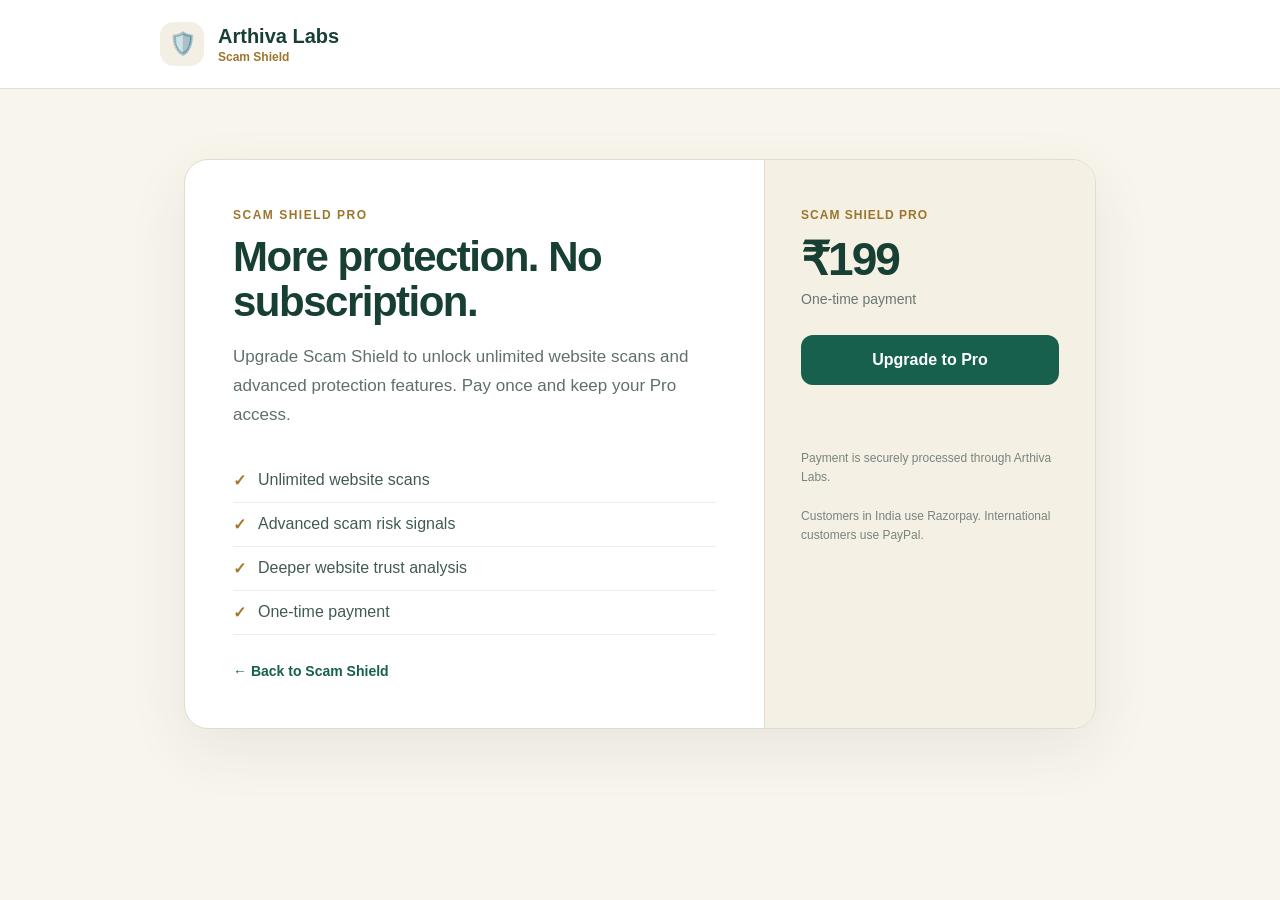
==== website/checkout.html @ 4526ed18 "Create checkout.html" ====
<!DOCTYPE html>
<html lang="en">
<head>
    <meta charset="UTF-8">

    <meta
        name="viewport"
        content="width=device-width, initial-scale=1.0"
    >

    <title>
        Upgrade to Scam Shield Pro | Arthiva Labs
    </title>

    <meta
        name="description"
        content="Upgrade to Scam Shield Pro for unlimited website scans and advanced scam protection."
    >

    <style>

        * {
            box-sizing: border-box;
        }

        body {
            margin: 0;
            min-height: 100vh;
            font-family:
                Inter,
                -apple-system,
                BlinkMacSystemFont,
                "Segoe UI",
                sans-serif;
            background: #f8f5ed;
            color: #173f34;
        }

        .topbar {
            width: 100%;
            padding: 22px 30px;
            border-bottom: 1px solid #e6dfcf;
            background: #ffffff;
        }

        .brand {
            max-width: 960px;
            margin: 0 auto;
            display: flex;
            align-items: center;
            gap: 14px;
        }

        .brand-icon {
            width: 44px;
            height: 44px;
            border-radius: 14px;
            background: #f3efe4;
            display: flex;
            align-items: center;
            justify-content: center;
            font-size: 22px;
        }

        .brand-title {
            margin: 0;
            font-size: 20px;
            font-weight: 700;
        }

        .brand-subtitle {
            margin-top: 2px;
            color: #9b762c;
            font-size: 12px;
            font-weight: 600;
        }

        main {
            max-width: 960px;
            margin: 0 auto;
            padding: 70px 24px;
        }

        .checkout-card {
            background: #ffffff;
            border: 1px solid #e4dccb;
            border-radius: 24px;
            overflow: hidden;
            box-shadow:
                0 20px 60px
                rgba(31, 55, 45, 0.08);
        }

        .checkout-grid {
            display: grid;
            grid-template-columns:
                minmax(0, 1.4fr)
                minmax(280px, 0.8fr);
        }

        .product-section {
            padding: 48px;
        }

        .eyebrow {
            margin: 0 0 12px;
            color: #9b762c;
            font-size: 12px;
            font-weight: 700;
            letter-spacing: 1.5px;
            text-transform: uppercase;
        }

        h1 {
            margin: 0 0 18px;
            font-size: 42px;
            line-height: 1.08;
            letter-spacing: -1.5px;
        }

        .description {
            margin: 0 0 30px;
            color: #607069;
            font-size: 17px;
            line-height: 1.7;
        }

        .features {
            padding: 0;
            margin: 0;
            list-style: none;
        }

        .features li {
            padding: 12px 0;
            display: flex;
            gap: 12px;
            align-items: flex-start;
            color: #425b52;
            border-bottom:
                1px solid #f0ece3;
        }

        .check {
            color: #a17b2e;
            font-weight: 700;
        }

        .payment-section {
            padding: 48px 36px;
            background: #f5f0e4;
            border-left:
                1px solid #e4dccb;
        }

        .price-label {
            color: #9b762c;
            font-size: 12px;
            font-weight: 700;
            letter-spacing: 1px;
            text-transform: uppercase;
        }

        .price {
            margin: 10px 0 5px;
            font-size: 46px;
            font-weight: 800;
            letter-spacing: -2px;
        }

        .price-note {
            margin-bottom: 28px;
            color: #68776f;
            font-size: 14px;
        }

        .pay-button {
            width: 100%;
            border: none;
            border-radius: 12px;
            padding: 16px 20px;
            background: #17604d;
            color: #ffffff;
            font-size: 16px;
            font-weight: 700;
            cursor: pointer;
        }

        .pay-button:hover {
            background: #124c3d;
        }

        .pay-button:disabled {
            opacity: 0.6;
            cursor: wait;
        }

        .payment-message {
            min-height: 24px;
            margin-top: 16px;
            color: #596a62;
            font-size: 13px;
            line-height: 1.5;
        }

        .secure-note {
            margin-top: 24px;
            color: #78847e;
            font-size: 12px;
            line-height: 1.6;
        }

        .back-link {
            display: inline-block;
            margin-top: 28px;
            color: #17604d;
            font-size: 14px;
            font-weight: 600;
            text-decoration: none;
        }

        @media (
            max-width: 760px
        ) {

            main {
                padding: 30px 16px;
            }

            .checkout-grid {
                grid-template-columns: 1fr;
            }

            .product-section,
            .payment-section {
                padding: 32px 24px;
            }

            .payment-section {
                border-left: none;
                border-top:
                    1px solid #e4dccb;
            }

            h1 {
                font-size: 34px;
            }

        }

    </style>
</head>

<body>

    <header class="topbar">

        <div class="brand">

            <div class="brand-icon">
                🛡️
            </div>

            <div>

                <p class="brand-title">
                    Arthiva Labs
                </p>

                <div class="brand-subtitle">
                    Scam Shield
                </div>

            </div>

        </div>

    </header>


    <main>

        <div class="checkout-card">

            <div class="checkout-grid">


                <section class="product-section">

                    <p class="eyebrow">
                        Scam Shield Pro
                    </p>

                    <h1>
                        More protection.
                        No subscription.
                    </h1>

                    <p class="description">
                        Upgrade Scam Shield to unlock
                        unlimited website scans and
                        advanced protection features.
                        Pay once and keep your Pro access.
                    </p>


                    <ul class="features">

                        <li>
                            <span class="check">✓</span>
                            Unlimited website scans
                        </li>

                        <li>
                            <span class="check">✓</span>
                            Advanced scam risk signals
                        </li>

                        <li>
                            <span class="check">✓</span>
                            Deeper website trust analysis
                        </li>

                        <li>
                            <span class="check">✓</span>
                            One-time payment
                        </li>

                    </ul>


                    <a
                        class="back-link"
                        href="./"
                    >
                        ← Back to Scam Shield
                    </a>

                </section>


                <section class="payment-section">

                    <div class="price-label">
                        Scam Shield Pro
                    </div>

                    <div
                        class="price"
                        id="priceDisplay"
                    >
                        ₹199
                    </div>

                    <div
                        class="price-note"
                        id="priceNote"
                    >
                        One-time payment
                    </div>


                    <button
                        class="pay-button"
                        id="payButton"
                        type="button"
                    >
                        Upgrade to Pro
                    </button>


                    <div
                        class="payment-message"
                        id="paymentMessage"
                    ></div>


                    <div class="secure-note">

                        Payment is securely processed
                        through Arthiva Labs.

                        <br><br>

                        Customers in India use Razorpay.
                        International customers use PayPal.

                    </div>

                </section>


            </div>

        </div>

    </main>


    <script>

        const ARTHIVA_API_BASE =
            "https://arthiva-labs.pages.dev";

        const PRODUCT =
            "scam-shield";

        const OFFER =
            "pro-lifetime";


        const payButton =
            document.getElementById(
                "payButton"
            );

        const paymentMessage =
            document.getElementById(
                "paymentMessage"
            );


        function showMessage(message) {

            paymentMessage.textContent =
                message;

        }


        async function preparePayment() {

            payButton.disabled =
                true;

            payButton.textContent =
                "Preparing secure payment...";

            showMessage(
                "Connecting to the secure Arthiva Labs payment system..."
            );


            try {

                const response =
                    await fetch(
                        ARTHIVA_API_BASE +
                        "/api/create-payment",
                        {
                            method:
                                "POST",

                            headers: {
                                "Content-Type":
                                    "application/json"
                            },

                            body:
                                JSON.stringify({
                                    product:
                                        PRODUCT,

                                    offer:
                                        OFFER
                                })
                        }
                    );


                const data =
                    await response.json();


                if (
                    !response.ok ||
                    !data.success
                ) {

                    throw new Error(
                        data.error ||
                        "Unable to prepare payment."
                    );

                }


                // ---------------------------------
                // PAYPAL
                // ---------------------------------

                if (
                    data.paymentProvider ===
                    "paypal"
                ) {

                    if (!data.approveUrl) {

                        throw new Error(
                            "PayPal approval link was not received."
                        );

                    }


                    showMessage(
                        "Opening secure PayPal checkout..."
                    );


                    window.location.href =
                        data.approveUrl;

                    return;

                }


                // ---------------------------------
                // RAZORPAY
                // ---------------------------------

                if (
                    data.paymentProvider ===
                    "razorpay"
                ) {

                    showMessage(
                        "Your secure Razorpay order is ready. Checkout connection is being prepared."
                    );


                    /*
                        Razorpay Checkout will be
                        connected in the next step.

                        We intentionally stop here
                        instead of initiating an
                        incomplete payment flow.
                    */


                    console.log(
                        "Razorpay order prepared",
                        {
                            orderId:
                                data.orderId,

                            amount:
                                data.amount,

                            currency:
                                data.currency
                        }
                    );


                    payButton.disabled =
                        false;

                    payButton.textContent =
                        "Upgrade to Pro";

                    return;

                }


                throw new Error(
                    "Unknown payment provider."
                );


            } catch (error) {

                console.error(
                    "Scam Shield payment error",
                    error
                );


                showMessage(
                    error.message ||
                    "Unable to prepare payment. Please try again."
                );


                payButton.disabled =
                    false;

                payButton.textContent =
                    "Try Again";

            }

        }


        payButton.addEventListener(
            "click",
            preparePayment
        );

    </script>

</body>
</html>
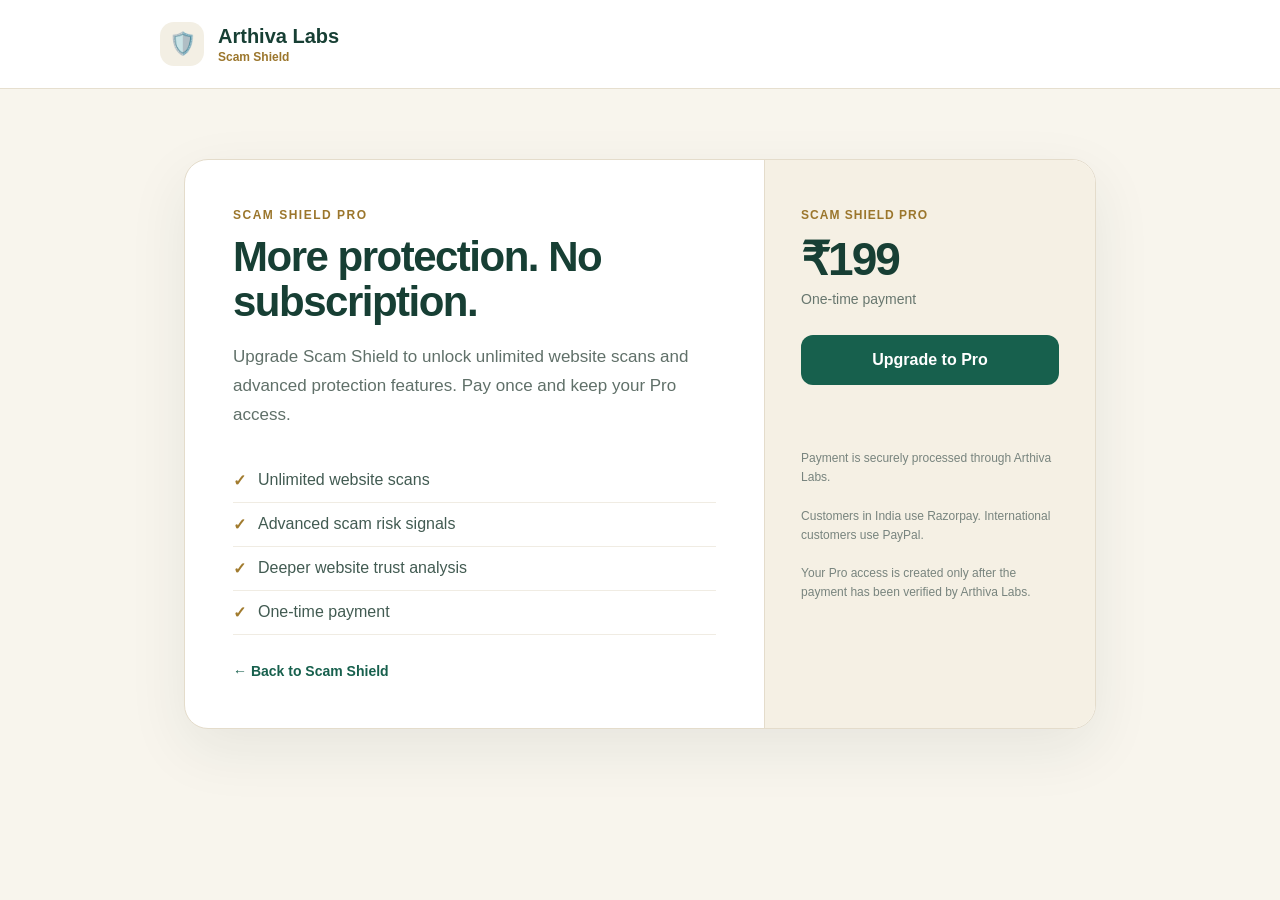
==== commit f0801396: "Update checkout.html" ====
--- a/website/checkout.html
+++ b/website/checkout.html
@@ -17,6 +17,17 @@
         content="Upgrade to Scam Shield Pro for unlimited website scans and advanced scam protection."
     >
 
+    <!--
+        Razorpay Checkout.
+        This script is only used when the Arthiva Labs
+        payment API identifies the customer as being
+        in the India payment market.
+    -->
+    <script
+        src="https://checkout.razorpay.com/v1/checkout.js"
+    ></script>
+
+
     <style>
 
         * {
@@ -26,26 +37,37 @@
         body {
             margin: 0;
             min-height: 100vh;
+
             font-family:
                 Inter,
                 -apple-system,
                 BlinkMacSystemFont,
                 "Segoe UI",
                 sans-serif;
+
             background: #f8f5ed;
             color: #173f34;
         }
+
+
+        /* --------------------------------
+           HEADER
+        -------------------------------- */
 
         .topbar {
             width: 100%;
             padding: 22px 30px;
-            border-bottom: 1px solid #e6dfcf;
+
+            border-bottom:
+                1px solid #e6dfcf;
+
             background: #ffffff;
         }
 
         .brand {
             max-width: 960px;
             margin: 0 auto;
+
             display: flex;
             align-items: center;
             gap: 14px;
@@ -54,38 +76,56 @@
         .brand-icon {
             width: 44px;
             height: 44px;
+
             border-radius: 14px;
+
             background: #f3efe4;
+
             display: flex;
             align-items: center;
             justify-content: center;
+
             font-size: 22px;
         }
 
         .brand-title {
             margin: 0;
+
             font-size: 20px;
             font-weight: 700;
         }
 
         .brand-subtitle {
             margin-top: 2px;
+
             color: #9b762c;
+
             font-size: 12px;
             font-weight: 600;
         }
+
+
+        /* --------------------------------
+           MAIN
+        -------------------------------- */
 
         main {
             max-width: 960px;
             margin: 0 auto;
+
             padding: 70px 24px;
         }
 
         .checkout-card {
+            overflow: hidden;
+
             background: #ffffff;
-            border: 1px solid #e4dccb;
+
+            border:
+                1px solid #e4dccb;
+
             border-radius: 24px;
-            overflow: hidden;
+
             box-shadow:
                 0 20px 60px
                 rgba(31, 55, 45, 0.08);
@@ -93,34 +133,53 @@
 
         .checkout-grid {
             display: grid;
+
             grid-template-columns:
                 minmax(0, 1.4fr)
                 minmax(280px, 0.8fr);
         }
 
+
+        /* --------------------------------
+           PRODUCT
+        -------------------------------- */
+
         .product-section {
             padding: 48px;
         }
 
         .eyebrow {
-            margin: 0 0 12px;
+            margin:
+                0 0 12px;
+
             color: #9b762c;
+
             font-size: 12px;
             font-weight: 700;
+
             letter-spacing: 1.5px;
-            text-transform: uppercase;
+
+            text-transform:
+                uppercase;
         }
 
         h1 {
-            margin: 0 0 18px;
+            margin:
+                0 0 18px;
+
             font-size: 42px;
             line-height: 1.08;
-            letter-spacing: -1.5px;
+
+            letter-spacing:
+                -1.5px;
         }
 
         .description {
-            margin: 0 0 30px;
+            margin:
+                0 0 30px;
+
             color: #607069;
+
             font-size: 17px;
             line-height: 1.7;
         }
@@ -128,122 +187,279 @@
         .features {
             padding: 0;
             margin: 0;
+
             list-style: none;
         }
 
         .features li {
-            padding: 12px 0;
+            padding:
+                12px 0;
+
             display: flex;
+
             gap: 12px;
-            align-items: flex-start;
+
+            align-items:
+                flex-start;
+
             color: #425b52;
+
             border-bottom:
                 1px solid #f0ece3;
         }
 
         .check {
             color: #a17b2e;
+
             font-weight: 700;
         }
 
+
+        /* --------------------------------
+           PAYMENT
+        -------------------------------- */
+
         .payment-section {
-            padding: 48px 36px;
-            background: #f5f0e4;
+            padding:
+                48px 36px;
+
+            background:
+                #f5f0e4;
+
             border-left:
                 1px solid #e4dccb;
         }
 
         .price-label {
             color: #9b762c;
+
             font-size: 12px;
             font-weight: 700;
+
             letter-spacing: 1px;
-            text-transform: uppercase;
+
+            text-transform:
+                uppercase;
         }
 
         .price {
-            margin: 10px 0 5px;
+            margin:
+                10px 0 5px;
+
             font-size: 46px;
             font-weight: 800;
-            letter-spacing: -2px;
+
+            letter-spacing:
+                -2px;
         }
 
         .price-note {
-            margin-bottom: 28px;
+            margin-bottom:
+                28px;
+
             color: #68776f;
+
             font-size: 14px;
         }
+
+
+        /* --------------------------------
+           BUTTONS
+        -------------------------------- */
 
         .pay-button {
             width: 100%;
+
             border: none;
-            border-radius: 12px;
-            padding: 16px 20px;
-            background: #17604d;
-            color: #ffffff;
-            font-size: 16px;
-            font-weight: 700;
-            cursor: pointer;
+
+            border-radius:
+                12px;
+
+            padding:
+                16px 20px;
+
+            background:
+                #17604d;
+
+            color:
+                #ffffff;
+
+            font-size:
+                16px;
+
+            font-weight:
+                700;
+
+            cursor:
+                pointer;
         }
 
         .pay-button:hover {
-            background: #124c3d;
+            background:
+                #124c3d;
         }
 
         .pay-button:disabled {
-            opacity: 0.6;
-            cursor: wait;
-        }
+            opacity:
+                0.6;
+
+            cursor:
+                wait;
+        }
+
+        .activation-button {
+            display: none;
+
+            width: 100%;
+
+            margin-top:
+                12px;
+
+            border:
+                1px solid #17604d;
+
+            border-radius:
+                12px;
+
+            padding:
+                14px 18px;
+
+            background:
+                #ffffff;
+
+            color:
+                #17604d;
+
+            font-size:
+                14px;
+
+            font-weight:
+                700;
+
+            cursor:
+                pointer;
+        }
+
+        .activation-button.visible {
+            display:
+                block;
+        }
+
+
+        /* --------------------------------
+           STATUS MESSAGE
+        -------------------------------- */
 
         .payment-message {
-            min-height: 24px;
-            margin-top: 16px;
-            color: #596a62;
-            font-size: 13px;
-            line-height: 1.5;
-        }
+            min-height:
+                24px;
+
+            margin-top:
+                16px;
+
+            color:
+                #596a62;
+
+            font-size:
+                13px;
+
+            line-height:
+                1.5;
+        }
+
+        .payment-message.success {
+            color:
+                #17604d;
+
+            font-weight:
+                600;
+        }
+
+        .payment-message.error {
+            color:
+                #a42a2a;
+        }
+
+        .payment-message.warning {
+            color:
+                #8a6400;
+        }
+
+
+        /* --------------------------------
+           NOTES
+        -------------------------------- */
 
         .secure-note {
-            margin-top: 24px;
-            color: #78847e;
-            font-size: 12px;
-            line-height: 1.6;
+            margin-top:
+                24px;
+
+            color:
+                #78847e;
+
+            font-size:
+                12px;
+
+            line-height:
+                1.6;
         }
 
         .back-link {
-            display: inline-block;
-            margin-top: 28px;
-            color: #17604d;
-            font-size: 14px;
-            font-weight: 600;
-            text-decoration: none;
-        }
+            display:
+                inline-block;
+
+            margin-top:
+                28px;
+
+            color:
+                #17604d;
+
+            font-size:
+                14px;
+
+            font-weight:
+                600;
+
+            text-decoration:
+                none;
+        }
+
+
+        /* --------------------------------
+           RESPONSIVE
+        -------------------------------- */
 
         @media (
             max-width: 760px
         ) {
 
             main {
-                padding: 30px 16px;
+                padding:
+                    30px 16px;
             }
 
             .checkout-grid {
-                grid-template-columns: 1fr;
+                grid-template-columns:
+                    1fr;
             }
 
             .product-section,
             .payment-section {
-                padding: 32px 24px;
+                padding:
+                    32px 24px;
             }
 
             .payment-section {
-                border-left: none;
+                border-left:
+                    none;
+
                 border-top:
                     1px solid #e4dccb;
             }
 
             h1 {
-                font-size: 34px;
+                font-size:
+                    34px;
             }
 
         }
@@ -251,7 +467,13 @@
     </style>
 </head>
 
+
 <body>
+
+
+    <!-- --------------------------------
+         HEADER
+    --------------------------------- -->
 
     <header class="topbar">
 
@@ -278,12 +500,18 @@
     </header>
 
 
+    <!-- --------------------------------
+         CHECKOUT
+    --------------------------------- -->
+
     <main>
 
         <div class="checkout-card">
 
             <div class="checkout-grid">
 
+
+                <!-- PRODUCT INFORMATION -->
 
                 <section class="product-section">
 
@@ -297,33 +525,60 @@
                     </h1>
 
                     <p class="description">
+
                         Upgrade Scam Shield to unlock
                         unlimited website scans and
                         advanced protection features.
-                        Pay once and keep your Pro access.
+
+                        Pay once and keep your
+                        Pro access.
+
                     </p>
 
 
                     <ul class="features">
 
                         <li>
-                            <span class="check">✓</span>
+
+                            <span class="check">
+                                ✓
+                            </span>
+
                             Unlimited website scans
+
                         </li>
 
+
                         <li>
-                            <span class="check">✓</span>
+
+                            <span class="check">
+                                ✓
+                            </span>
+
                             Advanced scam risk signals
+
                         </li>
 
+
                         <li>
-                            <span class="check">✓</span>
+
+                            <span class="check">
+                                ✓
+                            </span>
+
                             Deeper website trust analysis
+
                         </li>
 
+
                         <li>
-                            <span class="check">✓</span>
+
+                            <span class="check">
+                                ✓
+                            </span>
+
                             One-time payment
+
                         </li>
 
                     </ul>
@@ -339,11 +594,14 @@
                 </section>
 
 
+                <!-- PAYMENT -->
+
                 <section class="payment-section">
 
                     <div class="price-label">
                         Scam Shield Pro
                     </div>
+
 
                     <div
                         class="price"
@@ -351,6 +609,7 @@
                     >
                         ₹199
                     </div>
+
 
                     <div
                         class="price-note"
@@ -369,6 +628,26 @@
                     </button>
 
 
+                    <!--
+                        This button appears only
+                        after verified payment.
+
+                        In the next extension-side
+                        step, this activation URL
+                        will be handled by the
+                        installed Scam Shield
+                        extension.
+                    -->
+
+                    <button
+                        class="activation-button"
+                        id="activationButton"
+                        type="button"
+                    >
+                        Activate Scam Shield Pro
+                    </button>
+
+
                     <div
                         class="payment-message"
                         id="paymentMessage"
@@ -385,6 +664,12 @@
                         Customers in India use Razorpay.
                         International customers use PayPal.
 
+                        <br><br>
+
+                        Your Pro access is created only
+                        after the payment has been
+                        verified by Arthiva Labs.
+
                     </div>
 
                 </section>
@@ -398,15 +683,61 @@
 
 
     <script>
+
+
+        /*
+        ============================================================
+        CONFIGURATION
+        ============================================================
+        */
+
 
         const ARTHIVA_API_BASE =
             "https://arthiva-labs.pages.dev";
 
+
         const PRODUCT =
             "scam-shield";
 
+
         const OFFER =
-            "pro-lifetime";
+            "pro";
+
+
+        /*
+            These storage keys are used only
+            by the Scam Shield checkout website.
+
+            The Chrome extension cannot directly
+            read this localStorage.
+
+            The activation handoff will be
+            connected on the extension side next.
+        */
+
+
+        const STORAGE_KEYS = {
+
+            proToken:
+                "scamShieldProAccessToken",
+
+            proActive:
+                "scamShieldPro",
+
+            pendingPayPalOrder:
+                "scamShieldPendingPayPalOrderId",
+
+            pendingProvider:
+                "scamShieldPendingPaymentProvider"
+
+        };
+
+
+        /*
+        ============================================================
+        ELEMENTS
+        ============================================================
+        */
 
 
         const payButton =
@@ -414,27 +745,789 @@
                 "payButton"
             );
 
+
+        const activationButton =
+            document.getElementById(
+                "activationButton"
+            );
+
+
         const paymentMessage =
             document.getElementById(
                 "paymentMessage"
             );
 
 
-        function showMessage(message) {
+        const priceDisplay =
+            document.getElementById(
+                "priceDisplay"
+            );
+
+
+        const priceNote =
+            document.getElementById(
+                "priceNote"
+            );
+
+
+        /*
+        ============================================================
+        UI HELPERS
+        ============================================================
+        */
+
+
+        function showMessage(
+            message,
+            type = ""
+        ) {
 
             paymentMessage.textContent =
                 message;
 
-        }
-
-
-        async function preparePayment() {
+
+            paymentMessage
+                .classList
+                .remove(
+                    "success",
+                    "error",
+                    "warning"
+                );
+
+
+            if (type) {
+
+                paymentMessage
+                    .classList
+                    .add(
+                        type
+                    );
+
+            }
+
+        }
+
+
+        function resetPaymentButton() {
+
+            payButton.disabled =
+                false;
+
+
+            payButton.textContent =
+                "Upgrade to Pro";
+
+        }
+
+
+        function showActivatedState() {
 
             payButton.disabled =
                 true;
 
+
+            payButton.textContent =
+                "Pro Purchased";
+
+
+            activationButton
+                .classList
+                .add(
+                    "visible"
+                );
+
+
+            showMessage(
+                "Payment verified. Your Scam Shield Pro access is ready to activate.",
+                "success"
+            );
+
+        }
+
+
+        /*
+        ============================================================
+        PRICE DISPLAY
+        ============================================================
+        */
+
+
+        function updatePriceDisplay(
+            paymentData
+        ) {
+
+            if (
+                !paymentData ||
+                !paymentData.currency
+            ) {
+
+                return;
+
+            }
+
+
+            const currency =
+                String(
+                    paymentData.currency
+                ).toUpperCase();
+
+
+            const amount =
+                Number(
+                    paymentData.amount
+                ) / 100;
+
+
+            if (
+                currency === "INR"
+            ) {
+
+                priceDisplay.textContent =
+                    "₹" +
+                    amount.toFixed(0);
+
+
+                priceNote.textContent =
+                    "One-time payment · Razorpay";
+
+
+                return;
+
+            }
+
+
+            if (
+                currency === "USD"
+            ) {
+
+                priceDisplay.textContent =
+                    "$" +
+                    amount.toFixed(2);
+
+
+                priceNote.textContent =
+                    "One-time payment · PayPal";
+
+
+                return;
+
+            }
+
+
+            priceDisplay.textContent =
+                currency +
+                " " +
+                amount.toFixed(2);
+
+        }
+
+
+        /*
+        ============================================================
+        SAVE VERIFIED PRO ACCESS
+        ============================================================
+        */
+
+
+        function saveProAccess(
+            proAccessToken
+        ) {
+
+            if (!proAccessToken) {
+
+                throw new Error(
+                    "Scam Shield Pro access token was not returned."
+                );
+
+            }
+
+
+            localStorage.setItem(
+                STORAGE_KEYS.proToken,
+                proAccessToken
+            );
+
+
+            localStorage.setItem(
+                STORAGE_KEYS.proActive,
+                "true"
+            );
+
+
+            localStorage.removeItem(
+                STORAGE_KEYS
+                    .pendingPayPalOrder
+            );
+
+
+            localStorage.removeItem(
+                STORAGE_KEYS
+                    .pendingProvider
+            );
+
+
+            showActivatedState();
+
+        }
+
+
+        /*
+        ============================================================
+        VERIFY RAZORPAY PAYMENT
+        ============================================================
+        */
+
+
+        async function verifyRazorpayPayment(
+            paymentResponse
+        ) {
+
+            showMessage(
+                "Payment received. Verifying your Scam Shield Pro purchase..."
+            );
+
+
+            const response =
+                await fetch(
+                    ARTHIVA_API_BASE +
+                    "/api/verify-payment",
+
+                    {
+
+                        method:
+                            "POST",
+
+
+                        headers: {
+
+                            "Content-Type":
+                                "application/json"
+
+                        },
+
+
+                        body:
+                            JSON.stringify({
+
+                                product:
+                                    PRODUCT,
+
+
+                                offer:
+                                    OFFER,
+
+
+                                paymentProvider:
+                                    "razorpay",
+
+
+                                razorpay_order_id:
+                                    paymentResponse
+                                        .razorpay_order_id,
+
+
+                                razorpay_payment_id:
+                                    paymentResponse
+                                        .razorpay_payment_id,
+
+
+                                razorpay_signature:
+                                    paymentResponse
+                                        .razorpay_signature
+
+                            })
+
+                    }
+                );
+
+
+            const data =
+                await response.json();
+
+
+            if (
+                !response.ok ||
+                !data.success ||
+                !data.verified
+            ) {
+
+                throw new Error(
+                    data.error ||
+                    "Razorpay payment verification failed."
+                );
+
+            }
+
+
+            saveProAccess(
+                data.proAccessToken
+            );
+
+        }
+
+
+        /*
+        ============================================================
+        OPEN RAZORPAY CHECKOUT
+        ============================================================
+        */
+
+
+        function openRazorpayCheckout(
+            paymentData
+        ) {
+
+            if (
+                typeof Razorpay ===
+                    "undefined"
+            ) {
+
+                throw new Error(
+                    "Razorpay Checkout could not be loaded."
+                );
+
+            }
+
+
+            if (
+                !paymentData
+                    .razorpayKeyId ||
+
+                !paymentData
+                    .orderId
+            ) {
+
+                throw new Error(
+                    "Razorpay payment information is incomplete."
+                );
+
+            }
+
+
+            const options = {
+
+
+                key:
+                    paymentData
+                        .razorpayKeyId,
+
+
+                amount:
+                    paymentData
+                        .amount,
+
+
+                currency:
+                    paymentData
+                        .currency,
+
+
+                name:
+                    "Arthiva Labs",
+
+
+                description:
+                    "Scam Shield Pro",
+
+
+                order_id:
+                    paymentData
+                        .orderId,
+
+
+                handler:
+                    async function (
+                        response
+                    ) {
+
+                        try {
+
+                            await verifyRazorpayPayment(
+                                response
+                            );
+
+                        } catch (
+                            error
+                        ) {
+
+                            console.error(
+                                "Scam Shield Razorpay verification error",
+                                error
+                            );
+
+
+                            showMessage(
+                                error.message ||
+                                "Your payment may have completed, but Pro activation could not be verified yet. Please try activation again or contact Arthiva Labs support.",
+                                "error"
+                            );
+
+
+                            resetPaymentButton();
+
+                        }
+
+                    },
+
+
+                modal: {
+
+                    ondismiss:
+                        function () {
+
+                            showMessage(
+                                "Payment was not completed.",
+                                "warning"
+                            );
+
+
+                            resetPaymentButton();
+
+                        }
+
+                },
+
+
+                theme: {
+
+                    color:
+                        "#17604d"
+
+                }
+
+            };
+
+
+            const checkout =
+                new Razorpay(
+                    options
+                );
+
+
+            checkout.on(
+
+                "payment.failed",
+
+                function (
+                    response
+                ) {
+
+                    console.error(
+                        "Razorpay payment failed",
+                        response.error
+                    );
+
+
+                    showMessage(
+                        response.error
+                            ?.description ||
+                        "Payment could not be completed. Please try again.",
+                        "error"
+                    );
+
+
+                    resetPaymentButton();
+
+                }
+
+            );
+
+
+            checkout.open();
+
+        }
+
+
+        /*
+        ============================================================
+        VERIFY PAYPAL PAYMENT
+        ============================================================
+        */
+
+
+        async function verifyPayPalPayment(
+            orderId
+        ) {
+
+            if (!orderId) {
+
+                throw new Error(
+                    "PayPal order information is missing."
+                );
+
+            }
+
+
+            showMessage(
+                "PayPal approved your payment. Verifying and activating Scam Shield Pro..."
+            );
+
+
+            payButton.disabled =
+                true;
+
+
+            payButton.textContent =
+                "Verifying payment...";
+
+
+            const response =
+                await fetch(
+                    ARTHIVA_API_BASE +
+                    "/api/verify-payment",
+
+                    {
+
+                        method:
+                            "POST",
+
+
+                        headers: {
+
+                            "Content-Type":
+                                "application/json"
+
+                        },
+
+
+                        body:
+                            JSON.stringify({
+
+                                product:
+                                    PRODUCT,
+
+
+                                offer:
+                                    OFFER,
+
+
+                                paymentProvider:
+                                    "paypal",
+
+
+                                paypal_order_id:
+                                    orderId
+
+                            })
+
+                    }
+                );
+
+
+            const data =
+                await response.json();
+
+
+            if (
+                !response.ok ||
+                !data.success ||
+                !data.verified
+            ) {
+
+                throw new Error(
+                    data.error ||
+                    "PayPal payment verification failed."
+                );
+
+            }
+
+
+            saveProAccess(
+                data.proAccessToken
+            );
+
+        }
+
+
+        /*
+        ============================================================
+        HANDLE PAYPAL RETURN
+        ============================================================
+        */
+
+
+        async function handlePayPalReturn() {
+
+            const params =
+                new URLSearchParams(
+                    window.location.search
+                );
+
+
+            const paypalCancelled =
+                params.get(
+                    "paypal"
+                ) ===
+                "cancelled";
+
+
+            if (paypalCancelled) {
+
+                localStorage.removeItem(
+                    STORAGE_KEYS
+                        .pendingPayPalOrder
+                );
+
+
+                localStorage.removeItem(
+                    STORAGE_KEYS
+                        .pendingProvider
+                );
+
+
+                showMessage(
+                    "PayPal payment was cancelled. You have not been charged by this checkout flow.",
+                    "warning"
+                );
+
+
+                resetPaymentButton();
+
+
+                return;
+
+            }
+
+
+            /*
+                PayPal commonly returns its order
+                identifier in the `token`
+                query parameter.
+
+                We also preserve our original
+                order ID in localStorage before
+                redirecting to PayPal.
+            */
+
+
+            const returnedOrderId =
+                params.get(
+                    "token"
+                );
+
+
+            const storedOrderId =
+                localStorage.getItem(
+                    STORAGE_KEYS
+                        .pendingPayPalOrder
+                );
+
+
+            const orderId =
+                returnedOrderId ||
+                storedOrderId;
+
+
+            if (!orderId) {
+
+                return;
+
+            }
+
+
+            /*
+                Only automatically verify when
+                this checkout previously started
+                a PayPal payment OR PayPal has
+                returned a token.
+            */
+
+
+            const pendingProvider =
+                localStorage.getItem(
+                    STORAGE_KEYS
+                        .pendingProvider
+                );
+
+
+            if (
+                !returnedOrderId &&
+                pendingProvider !==
+                    "paypal"
+            ) {
+
+                return;
+
+            }
+
+
+            try {
+
+                await verifyPayPalPayment(
+                    orderId
+                );
+
+
+                /*
+                    Remove PayPal query parameters
+                    after successful verification.
+
+                    This prevents accidental repeated
+                    verification if the customer
+                    refreshes the page.
+                */
+
+
+                window.history.replaceState(
+                    {},
+                    document.title,
+                    window.location.pathname
+                );
+
+
+            } catch (
+                error
+            ) {
+
+                console.error(
+                    "Scam Shield PayPal verification error",
+                    error
+                );
+
+
+                /*
+                    We intentionally keep the stored
+                    PayPal order ID here.
+
+                    If payment succeeded but the
+                    verification request temporarily
+                    failed, the customer can refresh
+                    this page and verification can
+                    be attempted again without
+                    creating another payment.
+                */
+
+
+                showMessage(
+                    error.message ||
+                    "Your PayPal payment may have completed, but Pro activation could not be verified yet. Please refresh this page to retry verification.",
+                    "error"
+                );
+
+
+                resetPaymentButton();
+
+            }
+
+        }
+
+
+        /*
+        ============================================================
+        CREATE PAYMENT
+        ============================================================
+        */
+
+
+        async function preparePayment() {
+
+            payButton.disabled =
+                true;
+
+
             payButton.textContent =
                 "Preparing secure payment...";
+
 
             showMessage(
                 "Connecting to the secure Arthiva Labs payment system..."
@@ -442,28 +1535,39 @@
 
 
             try {
+
 
                 const response =
                     await fetch(
                         ARTHIVA_API_BASE +
                         "/api/create-payment",
+
                         {
+
                             method:
                                 "POST",
 
+
                             headers: {
+
                                 "Content-Type":
                                     "application/json"
+
                             },
+
 
                             body:
                                 JSON.stringify({
+
                                     product:
                                         PRODUCT,
 
+
                                     offer:
                                         OFFER
+
                                 })
+
                         }
                     );
 
@@ -485,22 +1589,67 @@
                 }
 
 
-                // ---------------------------------
-                // PAYPAL
-                // ---------------------------------
+                /*
+                    Update displayed price using
+                    the market and price selected
+                    by the Arthiva Labs server.
+                */
+
+
+                updatePriceDisplay(
+                    data
+                );
+
+
+                /*
+                ----------------------------------------------------
+                PAYPAL
+                ----------------------------------------------------
+                */
+
 
                 if (
                     data.paymentProvider ===
-                    "paypal"
+                        "paypal"
                 ) {
 
-                    if (!data.approveUrl) {
+
+                    if (
+                        !data.approveUrl ||
+                        !data.orderId
+                    ) {
 
                         throw new Error(
-                            "PayPal approval link was not received."
+                            "PayPal checkout information was not received."
                         );
 
                     }
+
+
+                    /*
+                        Store the PayPal order ID
+                        before leaving this page.
+
+                        This allows us to retry
+                        verification after the
+                        customer returns.
+                    */
+
+
+                    localStorage.setItem(
+                        STORAGE_KEYS
+                            .pendingPayPalOrder,
+
+                        data.orderId
+                    );
+
+
+                    localStorage.setItem(
+                        STORAGE_KEYS
+                            .pendingProvider,
+
+                        "paypal"
+                    );
 
 
                     showMessage(
@@ -511,55 +1660,34 @@
                     window.location.href =
                         data.approveUrl;
 
+
                     return;
 
                 }
 
 
-                // ---------------------------------
-                // RAZORPAY
-                // ---------------------------------
+                /*
+                ----------------------------------------------------
+                RAZORPAY
+                ----------------------------------------------------
+                */
+
 
                 if (
                     data.paymentProvider ===
-                    "razorpay"
+                        "razorpay"
                 ) {
 
+
                     showMessage(
-                        "Your secure Razorpay order is ready. Checkout connection is being prepared."
+                        "Opening secure Razorpay checkout..."
                     );
 
 
-                    /*
-                        Razorpay Checkout will be
-                        connected in the next step.
-
-                        We intentionally stop here
-                        instead of initiating an
-                        incomplete payment flow.
-                    */
-
-
-                    console.log(
-                        "Razorpay order prepared",
-                        {
-                            orderId:
-                                data.orderId,
-
-                            amount:
-                                data.amount,
-
-                            currency:
-                                data.currency
-                        }
+                    openRazorpayCheckout(
+                        data
                     );
 
-
-                    payButton.disabled =
-                        false;
-
-                    payButton.textContent =
-                        "Upgrade to Pro";
 
                     return;
 
@@ -571,7 +1699,10 @@
                 );
 
 
-            } catch (error) {
+            } catch (
+                error
+            ) {
+
 
                 console.error(
                     "Scam Shield payment error",
@@ -581,27 +1712,189 @@
 
                 showMessage(
                     error.message ||
-                    "Unable to prepare payment. Please try again."
-                );
-
-
-                payButton.disabled =
-                    false;
-
-                payButton.textContent =
-                    "Try Again";
-
-            }
-
-        }
+                    "Unable to prepare payment. Please try again.",
+                    "error"
+                );
+
+
+                resetPaymentButton();
+
+            }
+
+        }
+
+
+        /*
+        ============================================================
+        ACTIVATION HANDOFF
+        ============================================================
+
+        This prepares the verified token for the
+        extension-side activation mechanism.
+
+        The website itself cannot directly write
+        to chrome.storage belonging to the
+        installed Chrome extension.
+
+        In the next step we will connect the
+        extension to receive this verified token.
+        ============================================================
+        */
+
+
+        function beginExtensionActivation() {
+
+            const proAccessToken =
+                localStorage.getItem(
+                    STORAGE_KEYS
+                        .proToken
+                );
+
+
+            if (!proAccessToken) {
+
+                showMessage(
+                    "Your Pro access token could not be found. Please complete or verify your payment first.",
+                    "error"
+                );
+
+
+                return;
+
+            }
+
+
+            /*
+                For now, preserve the verified
+                token locally and show the user
+                that payment is complete.
+
+                The next development step will
+                replace this with the actual
+                extension activation handoff.
+            */
+
+
+            showMessage(
+                "Your purchase is verified. Open the Scam Shield extension to complete Pro activation.",
+                "success"
+            );
+
+        }
+
+
+        /*
+        ============================================================
+        EXISTING VERIFIED PURCHASE
+        ============================================================
+        */
+
+
+        function restoreExistingPurchase() {
+
+            const existingToken =
+                localStorage.getItem(
+                    STORAGE_KEYS
+                        .proToken
+                );
+
+
+            const existingProStatus =
+                localStorage.getItem(
+                    STORAGE_KEYS
+                        .proActive
+                );
+
+
+            if (
+                existingToken &&
+                existingProStatus ===
+                    "true"
+            ) {
+
+                showActivatedState();
+
+
+                return true;
+
+            }
+
+
+            return false;
+
+        }
+
+
+        /*
+        ============================================================
+        EVENTS
+        ============================================================
+        */
 
 
         payButton.addEventListener(
+
             "click",
+
             preparePayment
+
         );
 
+
+        activationButton.addEventListener(
+
+            "click",
+
+            beginExtensionActivation
+
+        );
+
+
+        /*
+        ============================================================
+        PAGE INITIALISATION
+        ============================================================
+        */
+
+
+        async function initialiseCheckout() {
+
+
+            /*
+                First restore any purchase that
+                this browser has already verified.
+            */
+
+
+            const existingPurchase =
+                restoreExistingPurchase();
+
+
+            if (existingPurchase) {
+
+                return;
+
+            }
+
+
+            /*
+                Then check whether the customer
+                has just returned from PayPal
+                or has a pending PayPal order
+                requiring verification.
+            */
+
+
+            await handlePayPalReturn();
+
+        }
+
+
+        initialiseCheckout();
+
+
     </script>
+
 
 </body>
 </html>
